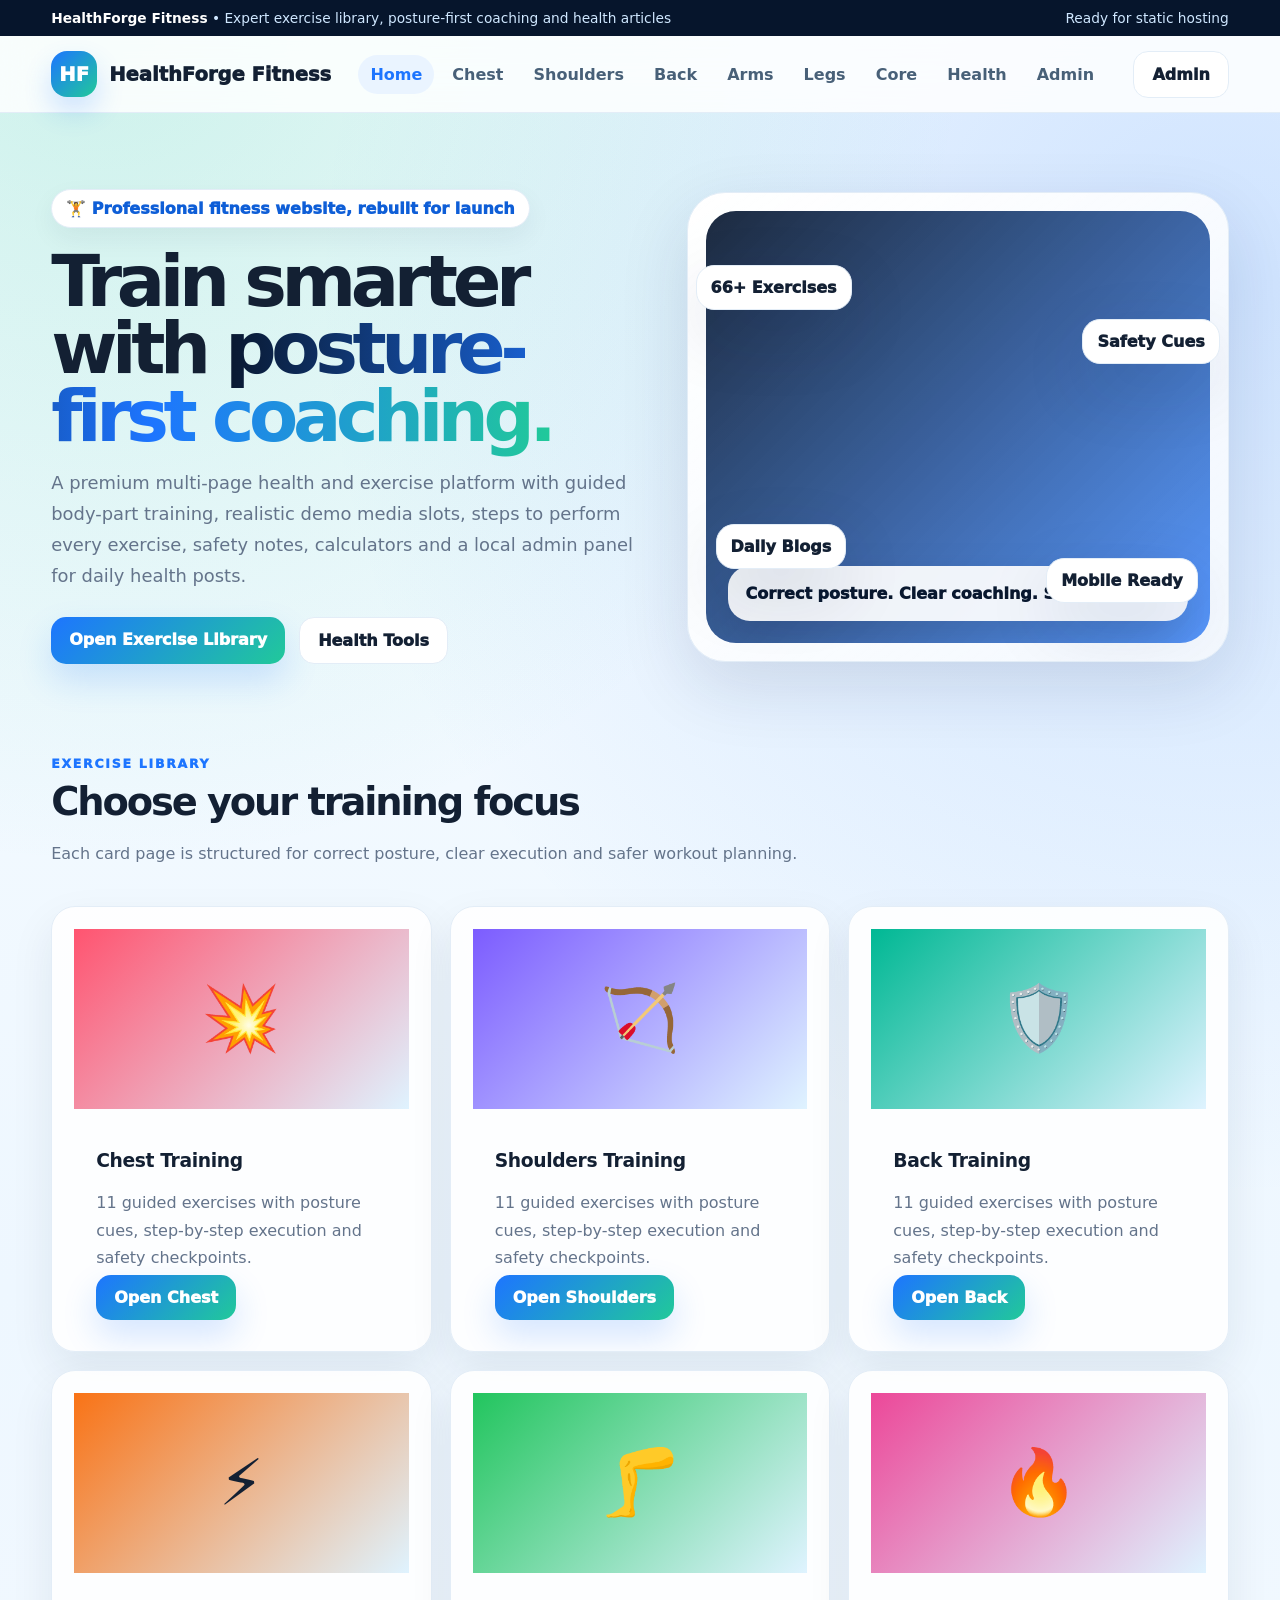
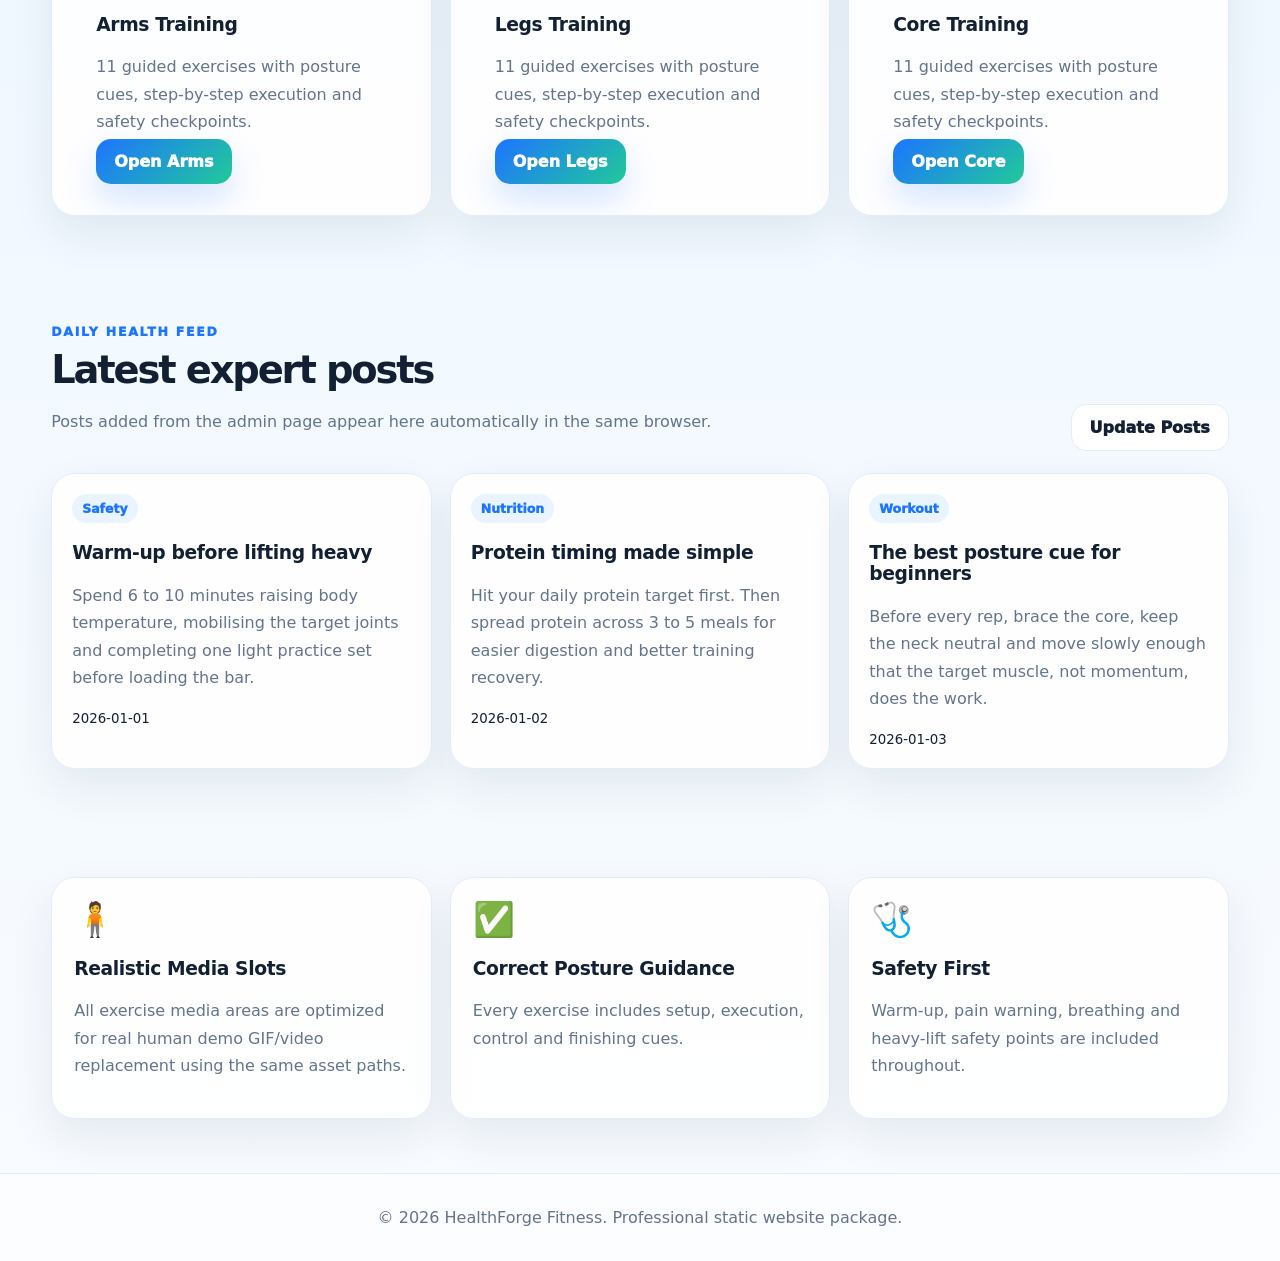
==== index.html @ 0d2e0c41 "Add files via upload" ====
<!DOCTYPE html><html lang="en"><head><meta charset="UTF-8"><meta name="viewport" content="width=device-width, initial-scale=1.0"><meta name="description" content="HealthForge Fitness is a professional exercise and health website with guided workouts, safety cues, calculators and admin-managed health blogs."><title>HealthForge Fitness | Expert Exercise & Health Platform</title><link rel="stylesheet" href="style.css"></head><body><div class="topbar"><div class="container"><span><b>HealthForge Fitness</b> • Expert exercise library, posture-first coaching and health articles</span><span>Ready for static hosting</span></div></div><header><div class="container"><nav><a class="logo" href="index.html"><span class="mark">HF</span><span>HealthForge Fitness</span></a><div class="navlinks"><a class="active" href="index.html">Home</a><a class="" href="chest.html">Chest</a><a class="" href="shoulders.html">Shoulders</a><a class="" href="back.html">Back</a><a class="" href="arms.html">Arms</a><a class="" href="legs.html">Legs</a><a class="" href="core.html">Core</a><a class="" href="health.html">Health</a><a class="" href="admin.html">Admin</a></div><a class="btn secondary" href="admin.html">Admin</a></nav></div></header><main><div class="container hero"><div><span class="pill">🏋️ Professional fitness website, rebuilt for launch</span><h1>Train smarter with <span class="grad">posture-first coaching.</span></h1><p class="lead">A premium multi-page health and exercise platform with guided body-part training, realistic demo media slots, steps to perform every exercise, safety notes, calculators and a local admin panel for daily health posts.</p><div class="cta"><a class="btn" href="#library">Open Exercise Library</a><a class="btn secondary" href="health.html">Health Tools</a></div></div><div class="hero-panel"><div class="hero-photo"></div><div class="float f1">66+ Exercises</div><div class="float f2">Safety Cues</div><div class="float f3">Daily Blogs</div><div class="float f4">Mobile Ready</div></div></div><section id="library"><div class="container"><div class="section-head"><div><p class="eyebrow">Exercise Library</p><h2>Choose your training focus</h2><p class="muted">Each card page is structured for correct posture, clear execution and safer workout planning.</p></div></div><div class="page-grid"><article class="feature page-card"><div class="page-art" style="--accent:#ff5470">💥</div><div class="body"><h3>Chest Training</h3><p class="muted">11 guided exercises with posture cues, step-by-step execution and safety checkpoints.</p><a class="btn" href="chest.html">Open Chest</a></div></article><article class="feature page-card"><div class="page-art" style="--accent:#7c5cff">🏹</div><div class="body"><h3>Shoulders Training</h3><p class="muted">11 guided exercises with posture cues, step-by-step execution and safety checkpoints.</p><a class="btn" href="shoulders.html">Open Shoulders</a></div></article><article class="feature page-card"><div class="page-art" style="--accent:#00b894">🛡️</div><div class="body"><h3>Back Training</h3><p class="muted">11 guided exercises with posture cues, step-by-step execution and safety checkpoints.</p><a class="btn" href="back.html">Open Back</a></div></article><article class="feature page-card"><div class="page-art" style="--accent:#f97316">⚡</div><div class="body"><h3>Arms Training</h3><p class="muted">11 guided exercises with posture cues, step-by-step execution and safety checkpoints.</p><a class="btn" href="arms.html">Open Arms</a></div></article><article class="feature page-card"><div class="page-art" style="--accent:#22c55e">🦵</div><div class="body"><h3>Legs Training</h3><p class="muted">11 guided exercises with posture cues, step-by-step execution and safety checkpoints.</p><a class="btn" href="legs.html">Open Legs</a></div></article><article class="feature page-card"><div class="page-art" style="--accent:#ec4899">🔥</div><div class="body"><h3>Core Training</h3><p class="muted">11 guided exercises with posture cues, step-by-step execution and safety checkpoints.</p><a class="btn" href="core.html">Open Core</a></div></article></div></div></section><section><div class="container"><div class="section-head"><div><p class="eyebrow">Daily Health Feed</p><h2>Latest expert posts</h2><p class="muted">Posts added from the admin page appear here automatically in the same browser.</p></div><a class="btn secondary" href="admin.html">Update Posts</a></div><div id="blogGrid" class="blog-grid"></div></div></section><section><div class="container"><div class="feature-grid"><div class="feature"><div class="feature-icon">🧍</div><h3>Realistic Media Slots</h3><p class="muted">All exercise media areas are optimized for real human demo GIF/video replacement using the same asset paths.</p></div><div class="feature"><div class="feature-icon">✅</div><h3>Correct Posture Guidance</h3><p class="muted">Every exercise includes setup, execution, control and finishing cues.</p></div><div class="feature"><div class="feature-icon">🩺</div><h3>Safety First</h3><p class="muted">Warm-up, pain warning, breathing and heavy-lift safety points are included throughout.</p></div></div></div></section></main><footer><div class="container">© 2026 HealthForge Fitness. Professional static website package.</div></footer><script src="site.js"></script></body></html>
---- style.css ----
:root{--bg:#f6fbff;--panel:#ffffff;--ink:#132033;--muted:#64748b;--line:#e3edf7;--blue:#1d75ff;--mint:#21c99a;--navy:#09182f;--amber:#ffb020;--danger:#ef4444;--shadow:0 24px 70px rgba(15,35,70,.12);--radius:24px}*{box-sizing:border-box}html{scroll-behavior:smooth}body{margin:0;font-family:Inter,ui-sans-serif,system-ui,-apple-system,Segoe UI,Roboto,Arial,sans-serif;color:var(--ink);background:radial-gradient(circle at 8% 0%,rgba(33,201,154,.20),transparent 28%),radial-gradient(circle at 96% 10%,rgba(29,117,255,.18),transparent 32%),linear-gradient(180deg,#f7fcff 0%,#eef7ff 45%,#f8fbff 100%)}a{text-decoration:none;color:inherit}.container{width:min(1240px,92%);margin:auto}.topbar{background:#06152c;color:#cfe7ff;font-size:.86rem}.topbar .container{height:36px;display:flex;justify-content:space-between;align-items:center;gap:14px}.topbar b{color:#fff}header{position:sticky;top:0;z-index:50;background:rgba(255,255,255,.84);backdrop-filter:blur(18px);border-bottom:1px solid var(--line)}nav{height:76px;display:flex;align-items:center;justify-content:space-between;gap:18px}.logo{display:flex;align-items:center;gap:12px;font-weight:950;font-size:1.22rem}.mark{width:46px;height:46px;border-radius:16px;display:grid;place-items:center;background:linear-gradient(135deg,var(--blue),var(--mint));color:#fff;box-shadow:0 14px 28px rgba(29,117,255,.20)}.navlinks{display:flex;gap:6px;align-items:center;flex-wrap:wrap}.navlinks a{padding:10px 12px;border-radius:999px;color:#486078;font-weight:850}.navlinks a:hover,.navlinks a.active{background:#eaf4ff;color:var(--blue)}.btn,button{border:0;cursor:pointer;border-radius:15px;padding:13px 18px;color:white;font-weight:950;background:linear-gradient(135deg,var(--blue),var(--mint));box-shadow:0 16px 34px rgba(29,117,255,.18)}.btn.secondary,.secondary{background:#fff!important;color:var(--ink)!important;border:1px solid var(--line)!important;box-shadow:none!important}.hero{padding:76px 0 38px;display:grid;grid-template-columns:1.05fr .95fr;gap:36px;align-items:center}.pill{display:inline-flex;gap:8px;align-items:center;padding:9px 14px;border-radius:999px;background:#fff;border:1px solid var(--line);box-shadow:0 10px 26px rgba(15,35,70,.06);color:#0e5ed7;font-weight:950}.eyebrow{color:var(--blue);font-weight:950;text-transform:uppercase;letter-spacing:.14em;font-size:.78rem;margin:0 0 8px}h1{font-size:clamp(2.6rem,5.6vw,5.4rem);line-height:.94;letter-spacing:-.075em;margin:20px 0 18px}h2{font-size:clamp(1.85rem,3vw,3.05rem);letter-spacing:-.055em;margin:0}h3{letter-spacing:-.02em}.grad{background:linear-gradient(90deg,var(--navy),var(--blue),var(--mint));-webkit-background-clip:text;color:transparent}.lead,.muted{color:var(--muted);line-height:1.72}.lead{font-size:1.12rem;max-width:720px}.cta{display:flex;gap:14px;flex-wrap:wrap;margin-top:26px}.hero-panel{min-height:470px;border-radius:38px;position:relative;overflow:hidden;padding:24px;background:linear-gradient(145deg,#fff,rgba(255,255,255,.68));border:1px solid var(--line);box-shadow:var(--shadow)}.hero-photo{position:absolute;inset:18px;border-radius:30px;background:linear-gradient(135deg,rgba(9,24,47,.92),rgba(29,117,255,.72)),url('assets/gifs/chest-01-barbell-bench-press.gif') center/cover no-repeat;overflow:hidden}.hero-photo:after{content:'Correct posture. Clear coaching. Safer reps.';position:absolute;left:22px;right:22px;bottom:22px;padding:18px;border-radius:22px;background:rgba(255,255,255,.92);font-weight:950;color:var(--navy);box-shadow:0 20px 46px rgba(0,0,0,.15)}.float{position:absolute;padding:12px 14px;border-radius:18px;background:#fff;border:1px solid var(--line);font-weight:950;box-shadow:var(--shadow)}.f1{left:8px;top:72px}.f2{right:8px;top:126px}.f3{left:28px;bottom:92px}.f4{right:30px;bottom:58px}section{padding:54px 0}.section-head{display:flex;justify-content:space-between;align-items:end;gap:22px;margin-bottom:22px}.feature-grid,.page-grid{display:grid;grid-template-columns:repeat(3,1fr);gap:18px}.feature,.exercise-card,.health-card,.admin-card,.blog-card{background:rgba(255,255,255,.9);border:1px solid var(--line);border-radius:var(--radius);box-shadow:0 18px 44px rgba(15,35,70,.08)}.feature{padding:22px}.feature-icon{font-size:2.1rem}.page-card{overflow:hidden}.page-art{height:180px;display:grid;place-items:center;font-size:4rem;background:linear-gradient(135deg,var(--accent),#dff3ff)}.page-card .body{padding:22px}.exercise-grid{display:grid;grid-template-columns:repeat(3,1fr);gap:20px}.exercise-card{overflow:hidden;display:flex;flex-direction:column}.media-wrap{position:relative;background:#071528}.exercise-card img{width:100%;height:230px;object-fit:cover;display:block;filter:saturate(.98) contrast(1.05)}.media-badge{position:absolute;left:14px;top:14px;padding:8px 11px;border-radius:999px;background:rgba(255,255,255,.92);font-size:.78rem;font-weight:950;color:var(--blue)}.exercise-info{padding:18px;display:flex;flex-direction:column;gap:10px;flex:1}.chips{display:flex;gap:8px;flex-wrap:wrap}.chip{font-size:.78rem;font-weight:900;background:#eef7ff;color:#0e5ed7;border:1px solid #d8ecff;padding:7px 10px;border-radius:999px}.guide{display:grid;gap:12px;margin-top:6px}.guide-box{padding:14px;border-radius:18px;background:#f6fbff;border:1px solid var(--line)}.guide-box b{display:block;margin-bottom:8px}.guide-box ol,.guide-box ul{margin:0;padding-left:18px;color:var(--muted);line-height:1.6}.exercise-actions{margin-top:auto;display:flex;gap:10px;flex-wrap:wrap}.saved{background:#ecfdf5!important;color:#047857!important;border:1px solid #bbf7d0!important;box-shadow:none!important}input,select,textarea{width:100%;padding:14px 15px;border-radius:15px;background:#fff;border:1px solid var(--line);color:var(--ink);outline:none;margin:8px 0 12px;font:inherit}textarea{min-height:130px;resize:vertical}label{font-weight:900;color:#213246}.result{margin-top:12px;white-space:pre-wrap;line-height:1.65;padding:15px;border-radius:17px;background:#f2fbf8;border:1px solid #cff4e8}.health-card,.admin-card{padding:22px}.blog-grid{display:grid;grid-template-columns:repeat(3,1fr);gap:18px}.blog-card{padding:20px}.blog-card .tag{display:inline-flex;padding:7px 10px;border-radius:999px;background:#eaf4ff;color:var(--blue);font-weight:950;font-size:.78rem}.admin-layout{display:grid;grid-template-columns:.95fr 1.05fr;gap:20px}.notice{padding:15px 17px;border-radius:18px;background:#fff7ed;border:1px solid #fed7aa;color:#9a3412;line-height:1.55}.table-list{display:grid;gap:12px}.post-row{padding:14px;border:1px solid var(--line);border-radius:16px;background:#fff;display:flex;justify-content:space-between;gap:12px}.danger{background:#fff!important;color:var(--danger)!important;border:1px solid #fecaca!important;box-shadow:none!important}footer{border-top:1px solid var(--line);padding:34px 0;text-align:center;color:var(--muted);background:rgba(255,255,255,.6)}@media(max-width:1050px){.hero,.admin-layout{grid-template-columns:1fr}.exercise-grid,.feature-grid,.page-grid,.blog-grid{grid-template-columns:repeat(2,1fr)}.navlinks{display:none}}@media(max-width:680px){.exercise-grid,.feature-grid,.page-grid,.blog-grid{grid-template-columns:1fr}.topbar .container{height:auto;padding:9px 0;display:block}nav{height:68px}.hero-panel{min-height:420px}.exercise-card img{height:210px}}
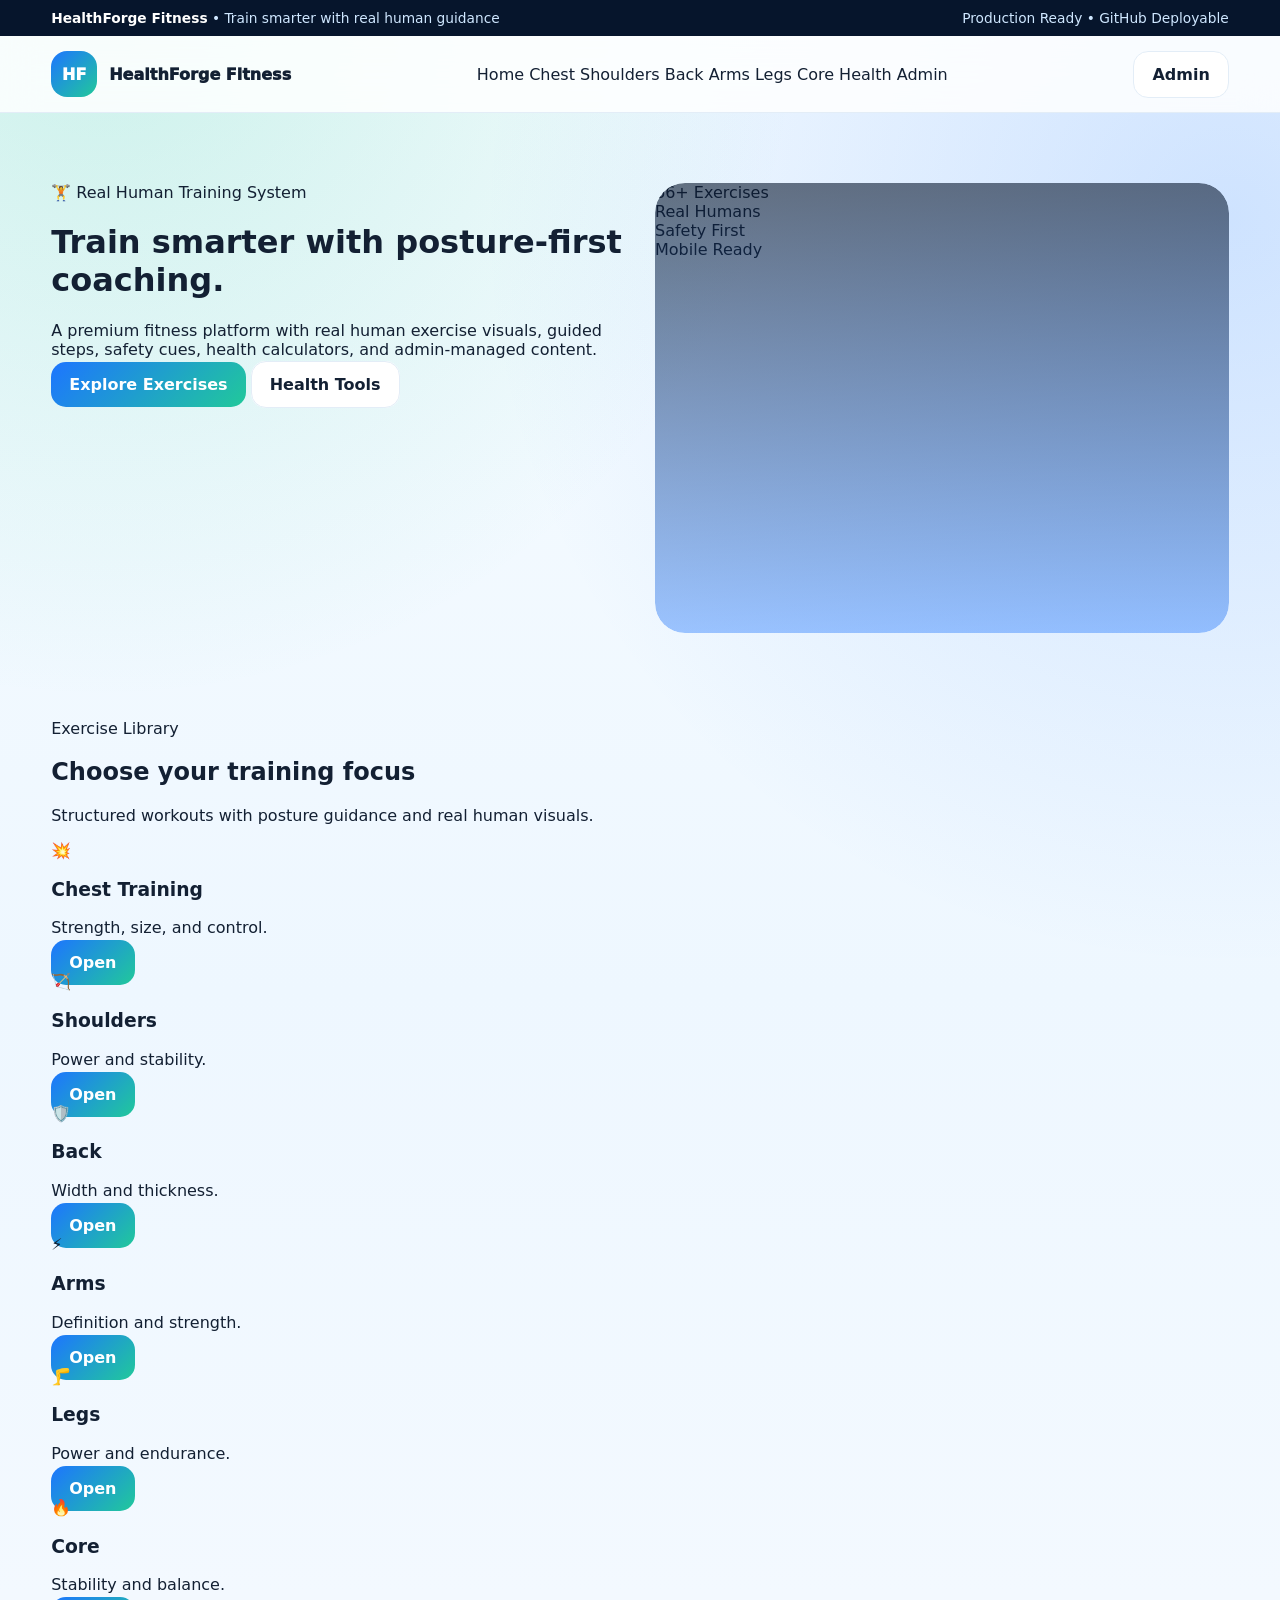
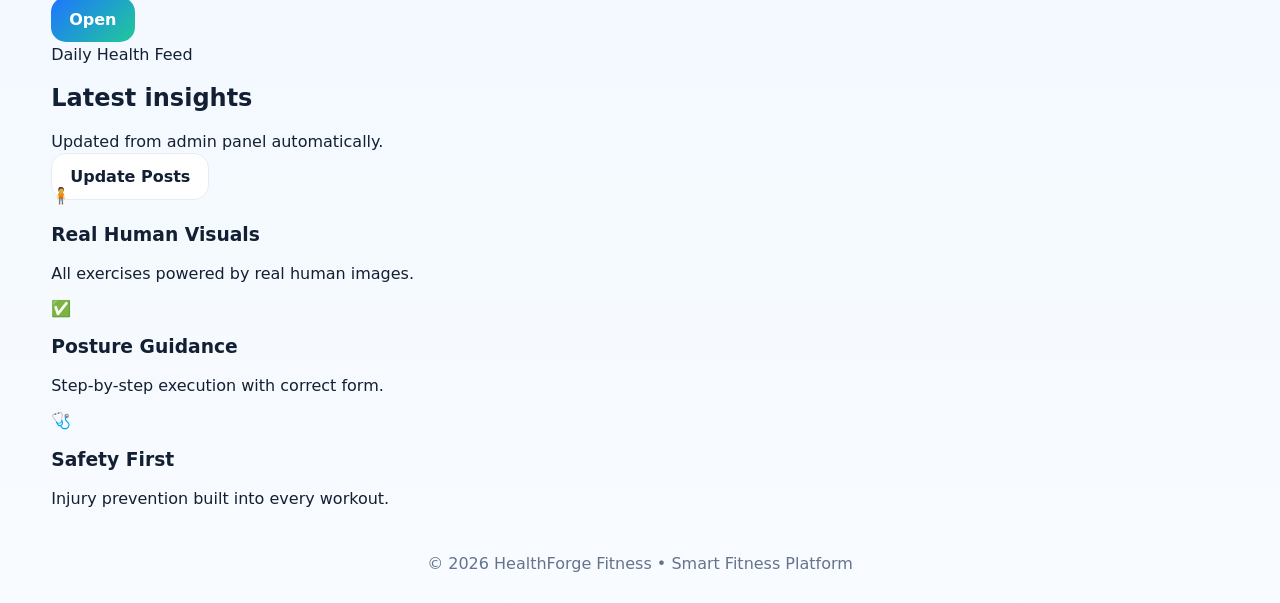
==== commit 853a1486: "Revise index.html for clarity and engagement Updated the description and title for clarity. Enhanced" ====
--- a/index.html
+++ b/index.html
@@ -1 +1,232 @@
-<!DOCTYPE html><html lang="en"><head><meta charset="UTF-8"><meta name="viewport" content="width=device-width, initial-scale=1.0"><meta name="description" content="HealthForge Fitness is a professional exercise and health website with guided workouts, safety cues, calculators and admin-managed health blogs."><title>HealthForge Fitness | Expert Exercise & Health Platform</title><link rel="stylesheet" href="style.css"></head><body><div class="topbar"><div class="container"><span><b>HealthForge Fitness</b> • Expert exercise library, posture-first coaching and health articles</span><span>Ready for static hosting</span></div></div><header><div class="container"><nav><a class="logo" href="index.html"><span class="mark">HF</span><span>HealthForge Fitness</span></a><div class="navlinks"><a class="active" href="index.html">Home</a><a class="" href="chest.html">Chest</a><a class="" href="shoulders.html">Shoulders</a><a class="" href="back.html">Back</a><a class="" href="arms.html">Arms</a><a class="" href="legs.html">Legs</a><a class="" href="core.html">Core</a><a class="" href="health.html">Health</a><a class="" href="admin.html">Admin</a></div><a class="btn secondary" href="admin.html">Admin</a></nav></div></header><main><div class="container hero"><div><span class="pill">🏋️ Professional fitness website, rebuilt for launch</span><h1>Train smarter with <span class="grad">posture-first coaching.</span></h1><p class="lead">A premium multi-page health and exercise platform with guided body-part training, realistic demo media slots, steps to perform every exercise, safety notes, calculators and a local admin panel for daily health posts.</p><div class="cta"><a class="btn" href="#library">Open Exercise Library</a><a class="btn secondary" href="health.html">Health Tools</a></div></div><div class="hero-panel"><div class="hero-photo"></div><div class="float f1">66+ Exercises</div><div class="float f2">Safety Cues</div><div class="float f3">Daily Blogs</div><div class="float f4">Mobile Ready</div></div></div><section id="library"><div class="container"><div class="section-head"><div><p class="eyebrow">Exercise Library</p><h2>Choose your training focus</h2><p class="muted">Each card page is structured for correct posture, clear execution and safer workout planning.</p></div></div><div class="page-grid"><article class="feature page-card"><div class="page-art" style="--accent:#ff5470">💥</div><div class="body"><h3>Chest Training</h3><p class="muted">11 guided exercises with posture cues, step-by-step execution and safety checkpoints.</p><a class="btn" href="chest.html">Open Chest</a></div></article><article class="feature page-card"><div class="page-art" style="--accent:#7c5cff">🏹</div><div class="body"><h3>Shoulders Training</h3><p class="muted">11 guided exercises with posture cues, step-by-step execution and safety checkpoints.</p><a class="btn" href="shoulders.html">Open Shoulders</a></div></article><article class="feature page-card"><div class="page-art" style="--accent:#00b894">🛡️</div><div class="body"><h3>Back Training</h3><p class="muted">11 guided exercises with posture cues, step-by-step execution and safety checkpoints.</p><a class="btn" href="back.html">Open Back</a></div></article><article class="feature page-card"><div class="page-art" style="--accent:#f97316">⚡</div><div class="body"><h3>Arms Training</h3><p class="muted">11 guided exercises with posture cues, step-by-step execution and safety checkpoints.</p><a class="btn" href="arms.html">Open Arms</a></div></article><article class="feature page-card"><div class="page-art" style="--accent:#22c55e">🦵</div><div class="body"><h3>Legs Training</h3><p class="muted">11 guided exercises with posture cues, step-by-step execution and safety checkpoints.</p><a class="btn" href="legs.html">Open Legs</a></div></article><article class="feature page-card"><div class="page-art" style="--accent:#ec4899">🔥</div><div class="body"><h3>Core Training</h3><p class="muted">11 guided exercises with posture cues, step-by-step execution and safety checkpoints.</p><a class="btn" href="core.html">Open Core</a></div></article></div></div></section><section><div class="container"><div class="section-head"><div><p class="eyebrow">Daily Health Feed</p><h2>Latest expert posts</h2><p class="muted">Posts added from the admin page appear here automatically in the same browser.</p></div><a class="btn secondary" href="admin.html">Update Posts</a></div><div id="blogGrid" class="blog-grid"></div></div></section><section><div class="container"><div class="feature-grid"><div class="feature"><div class="feature-icon">🧍</div><h3>Realistic Media Slots</h3><p class="muted">All exercise media areas are optimized for real human demo GIF/video replacement using the same asset paths.</p></div><div class="feature"><div class="feature-icon">✅</div><h3>Correct Posture Guidance</h3><p class="muted">Every exercise includes setup, execution, control and finishing cues.</p></div><div class="feature"><div class="feature-icon">🩺</div><h3>Safety First</h3><p class="muted">Warm-up, pain warning, breathing and heavy-lift safety points are included throughout.</p></div></div></div></section></main><footer><div class="container">© 2026 HealthForge Fitness. Professional static website package.</div></footer><script src="site.js"></script></body></html>+<!DOCTYPE html>
+<html lang="en">
+<head>
+<meta charset="UTF-8">
+<meta name="viewport" content="width=device-width, initial-scale=1.0">
+<meta name="description" content="HealthForge Fitness is a professional exercise and health platform with real human workout guidance, safety cues, calculators and admin-driven content.">
+<title>HealthForge Fitness | Smart Fitness Platform</title>
+<link rel="stylesheet" href="style.css">
+</head>
+
+<body>
+
+<!-- TOPBAR -->
+<div class="topbar">
+<div class="container">
+<span><b>HealthForge Fitness</b> • Train smarter with real human guidance</span>
+<span>Production Ready • GitHub Deployable</span>
+</div>
+</div>
+
+<!-- HEADER -->
+<header>
+<div class="container">
+<nav>
+<a class="logo" href="index.html">
+<span class="mark">HF</span>
+<span>HealthForge Fitness</span>
+</a>
+
+<div class="navlinks">
+<a class="active" href="index.html">Home</a>
+<a href="chest.html">Chest</a>
+<a href="shoulders.html">Shoulders</a>
+<a href="back.html">Back</a>
+<a href="arms.html">Arms</a>
+<a href="legs.html">Legs</a>
+<a href="core.html">Core</a>
+<a href="health.html">Health</a>
+<a href="admin.html">Admin</a>
+</div>
+
+<a class="btn secondary" href="admin.html">Admin</a>
+</nav>
+</div>
+</header>
+
+<!-- HERO -->
+<main>
+
+<div class="container hero">
+
+<div>
+<span class="pill">🏋️ Real Human Training System</span>
+
+<h1>
+Train smarter with <span class="grad">posture-first coaching.</span>
+</h1>
+
+<p class="lead">
+A premium fitness platform with real human exercise visuals, guided steps, safety cues,
+health calculators, and admin-managed content.
+</p>
+
+<div class="cta">
+<a class="btn" href="#library">Explore Exercises</a>
+<a class="btn secondary" href="health.html">Health Tools</a>
+</div>
+
+</div>
+
+<!-- HERO IMAGE -->
+<div class="hero-panel">
+
+<!-- ✅ NOW CONTROLLED BY JS -->
+<div class="hero-photo" id="heroImage"></div>
+
+<div class="float f1">66+ Exercises</div>
+<div class="float f2">Real Humans</div>
+<div class="float f3">Safety First</div>
+<div class="float f4">Mobile Ready</div>
+
+</div>
+
+</div>
+
+<!-- LIBRARY -->
+<section id="library">
+<div class="container">
+
+<div class="section-head">
+<div>
+<p class="eyebrow">Exercise Library</p>
+<h2>Choose your training focus</h2>
+<p class="muted">Structured workouts with posture guidance and real human visuals.</p>
+</div>
+</div>
+
+<div class="page-grid">
+
+<!-- CARD -->
+<article class="feature page-card">
+<div class="page-art" style="--accent:#ff5470">💥</div>
+<div class="body">
+<h3>Chest Training</h3>
+<p class="muted">Strength, size, and control.</p>
+<a class="btn" href="chest.html">Open</a>
+</div>
+</article>
+
+<article class="feature page-card">
+<div class="page-art" style="--accent:#7c5cff">🏹</div>
+<div class="body">
+<h3>Shoulders</h3>
+<p class="muted">Power and stability.</p>
+<a class="btn" href="shoulders.html">Open</a>
+</div>
+</article>
+
+<article class="feature page-card">
+<div class="page-art" style="--accent:#00b894">🛡️</div>
+<div class="body">
+<h3>Back</h3>
+<p class="muted">Width and thickness.</p>
+<a class="btn" href="back.html">Open</a>
+</div>
+</article>
+
+<article class="feature page-card">
+<div class="page-art" style="--accent:#f97316">⚡</div>
+<div class="body">
+<h3>Arms</h3>
+<p class="muted">Definition and strength.</p>
+<a class="btn" href="arms.html">Open</a>
+</div>
+</article>
+
+<article class="feature page-card">
+<div class="page-art" style="--accent:#22c55e">🦵</div>
+<div class="body">
+<h3>Legs</h3>
+<p class="muted">Power and endurance.</p>
+<a class="btn" href="legs.html">Open</a>
+</div>
+</article>
+
+<article class="feature page-card">
+<div class="page-art" style="--accent:#ec4899">🔥</div>
+<div class="body">
+<h3>Core</h3>
+<p class="muted">Stability and balance.</p>
+<a class="btn" href="core.html">Open</a>
+</div>
+</article>
+
+</div>
+</div>
+</section>
+
+<!-- BLOG -->
+<section>
+<div class="container">
+
+<div class="section-head">
+<div>
+<p class="eyebrow">Daily Health Feed</p>
+<h2>Latest insights</h2>
+<p class="muted">Updated from admin panel automatically.</p>
+</div>
+
+<a class="btn secondary" href="admin.html">Update Posts</a>
+</div>
+
+<div id="blogGrid" class="blog-grid"></div>
+
+</div>
+</section>
+
+<!-- FEATURES -->
+<section>
+<div class="container">
+
+<div class="feature-grid">
+
+<div class="feature">
+<div class="feature-icon">🧍</div>
+<h3>Real Human Visuals</h3>
+<p class="muted">All exercises powered by real human images.</p>
+</div>
+
+<div class="feature">
+<div class="feature-icon">✅</div>
+<h3>Posture Guidance</h3>
+<p class="muted">Step-by-step execution with correct form.</p>
+</div>
+
+<div class="feature">
+<div class="feature-icon">🩺</div>
+<h3>Safety First</h3>
+<p class="muted">Injury prevention built into every workout.</p>
+</div>
+
+</div>
+
+</div>
+</section>
+
+</main>
+
+<!-- FOOTER -->
+<footer>
+<div class="container">
+© 2026 HealthForge Fitness • Smart Fitness Platform
+</div>
+</footer>
+
+<script src="site.js"></script>
+
+<!-- HERO IMAGE SCRIPT -->
+<script>
+document.addEventListener("DOMContentLoaded", () => {
+    const hero = document.getElementById("heroImage");
+
+    hero.style.background = `
+        linear-gradient(rgba(9,24,47,.6), rgba(29,117,255,.4)),
+        url('https://images.unsplash.com/photo-1599058917765-a780eda07a3e?auto=format&fit=crop&w=1200&q=80')
+        center/cover no-repeat
+    `;
+});
+</script>
+
+</body>
+</html>
--- a/style.css
+++ b/style.css
@@ -1,2 +1,229 @@
-
-:root{--bg:#f6fbff;--panel:#ffffff;--ink:#132033;--muted:#64748b;--line:#e3edf7;--blue:#1d75ff;--mint:#21c99a;--navy:#09182f;--amber:#ffb020;--danger:#ef4444;--shadow:0 24px 70px rgba(15,35,70,.12);--radius:24px}*{box-sizing:border-box}html{scroll-behavior:smooth}body{margin:0;font-family:Inter,ui-sans-serif,system-ui,-apple-system,Segoe UI,Roboto,Arial,sans-serif;color:var(--ink);background:radial-gradient(circle at 8% 0%,rgba(33,201,154,.20),transparent 28%),radial-gradient(circle at 96% 10%,rgba(29,117,255,.18),transparent 32%),linear-gradient(180deg,#f7fcff 0%,#eef7ff 45%,#f8fbff 100%)}a{text-decoration:none;color:inherit}.container{width:min(1240px,92%);margin:auto}.topbar{background:#06152c;color:#cfe7ff;font-size:.86rem}.topbar .container{height:36px;display:flex;justify-content:space-between;align-items:center;gap:14px}.topbar b{color:#fff}header{position:sticky;top:0;z-index:50;background:rgba(255,255,255,.84);backdrop-filter:blur(18px);border-bottom:1px solid var(--line)}nav{height:76px;display:flex;align-items:center;justify-content:space-between;gap:18px}.logo{display:flex;align-items:center;gap:12px;font-weight:950;font-size:1.22rem}.mark{width:46px;height:46px;border-radius:16px;display:grid;place-items:center;background:linear-gradient(135deg,var(--blue),var(--mint));color:#fff;box-shadow:0 14px 28px rgba(29,117,255,.20)}.navlinks{display:flex;gap:6px;align-items:center;flex-wrap:wrap}.navlinks a{padding:10px 12px;border-radius:999px;color:#486078;font-weight:850}.navlinks a:hover,.navlinks a.active{background:#eaf4ff;color:var(--blue)}.btn,button{border:0;cursor:pointer;border-radius:15px;padding:13px 18px;color:white;font-weight:950;background:linear-gradient(135deg,var(--blue),var(--mint));box-shadow:0 16px 34px rgba(29,117,255,.18)}.btn.secondary,.secondary{background:#fff!important;color:var(--ink)!important;border:1px solid var(--line)!important;box-shadow:none!important}.hero{padding:76px 0 38px;display:grid;grid-template-columns:1.05fr .95fr;gap:36px;align-items:center}.pill{display:inline-flex;gap:8px;align-items:center;padding:9px 14px;border-radius:999px;background:#fff;border:1px solid var(--line);box-shadow:0 10px 26px rgba(15,35,70,.06);color:#0e5ed7;font-weight:950}.eyebrow{color:var(--blue);font-weight:950;text-transform:uppercase;letter-spacing:.14em;font-size:.78rem;margin:0 0 8px}h1{font-size:clamp(2.6rem,5.6vw,5.4rem);line-height:.94;letter-spacing:-.075em;margin:20px 0 18px}h2{font-size:clamp(1.85rem,3vw,3.05rem);letter-spacing:-.055em;margin:0}h3{letter-spacing:-.02em}.grad{background:linear-gradient(90deg,var(--navy),var(--blue),var(--mint));-webkit-background-clip:text;color:transparent}.lead,.muted{color:var(--muted);line-height:1.72}.lead{font-size:1.12rem;max-width:720px}.cta{display:flex;gap:14px;flex-wrap:wrap;margin-top:26px}.hero-panel{min-height:470px;border-radius:38px;position:relative;overflow:hidden;padding:24px;background:linear-gradient(145deg,#fff,rgba(255,255,255,.68));border:1px solid var(--line);box-shadow:var(--shadow)}.hero-photo{position:absolute;inset:18px;border-radius:30px;background:linear-gradient(135deg,rgba(9,24,47,.92),rgba(29,117,255,.72)),url('assets/gifs/chest-01-barbell-bench-press.gif') center/cover no-repeat;overflow:hidden}.hero-photo:after{content:'Correct posture. Clear coaching. Safer reps.';position:absolute;left:22px;right:22px;bottom:22px;padding:18px;border-radius:22px;background:rgba(255,255,255,.92);font-weight:950;color:var(--navy);box-shadow:0 20px 46px rgba(0,0,0,.15)}.float{position:absolute;padding:12px 14px;border-radius:18px;background:#fff;border:1px solid var(--line);font-weight:950;box-shadow:var(--shadow)}.f1{left:8px;top:72px}.f2{right:8px;top:126px}.f3{left:28px;bottom:92px}.f4{right:30px;bottom:58px}section{padding:54px 0}.section-head{display:flex;justify-content:space-between;align-items:end;gap:22px;margin-bottom:22px}.feature-grid,.page-grid{display:grid;grid-template-columns:repeat(3,1fr);gap:18px}.feature,.exercise-card,.health-card,.admin-card,.blog-card{background:rgba(255,255,255,.9);border:1px solid var(--line);border-radius:var(--radius);box-shadow:0 18px 44px rgba(15,35,70,.08)}.feature{padding:22px}.feature-icon{font-size:2.1rem}.page-card{overflow:hidden}.page-art{height:180px;display:grid;place-items:center;font-size:4rem;background:linear-gradient(135deg,var(--accent),#dff3ff)}.page-card .body{padding:22px}.exercise-grid{display:grid;grid-template-columns:repeat(3,1fr);gap:20px}.exercise-card{overflow:hidden;display:flex;flex-direction:column}.media-wrap{position:relative;background:#071528}.exercise-card img{width:100%;height:230px;object-fit:cover;display:block;filter:saturate(.98) contrast(1.05)}.media-badge{position:absolute;left:14px;top:14px;padding:8px 11px;border-radius:999px;background:rgba(255,255,255,.92);font-size:.78rem;font-weight:950;color:var(--blue)}.exercise-info{padding:18px;display:flex;flex-direction:column;gap:10px;flex:1}.chips{display:flex;gap:8px;flex-wrap:wrap}.chip{font-size:.78rem;font-weight:900;background:#eef7ff;color:#0e5ed7;border:1px solid #d8ecff;padding:7px 10px;border-radius:999px}.guide{display:grid;gap:12px;margin-top:6px}.guide-box{padding:14px;border-radius:18px;background:#f6fbff;border:1px solid var(--line)}.guide-box b{display:block;margin-bottom:8px}.guide-box ol,.guide-box ul{margin:0;padding-left:18px;color:var(--muted);line-height:1.6}.exercise-actions{margin-top:auto;display:flex;gap:10px;flex-wrap:wrap}.saved{background:#ecfdf5!important;color:#047857!important;border:1px solid #bbf7d0!important;box-shadow:none!important}input,select,textarea{width:100%;padding:14px 15px;border-radius:15px;background:#fff;border:1px solid var(--line);color:var(--ink);outline:none;margin:8px 0 12px;font:inherit}textarea{min-height:130px;resize:vertical}label{font-weight:900;color:#213246}.result{margin-top:12px;white-space:pre-wrap;line-height:1.65;padding:15px;border-radius:17px;background:#f2fbf8;border:1px solid #cff4e8}.health-card,.admin-card{padding:22px}.blog-grid{display:grid;grid-template-columns:repeat(3,1fr);gap:18px}.blog-card{padding:20px}.blog-card .tag{display:inline-flex;padding:7px 10px;border-radius:999px;background:#eaf4ff;color:var(--blue);font-weight:950;font-size:.78rem}.admin-layout{display:grid;grid-template-columns:.95fr 1.05fr;gap:20px}.notice{padding:15px 17px;border-radius:18px;background:#fff7ed;border:1px solid #fed7aa;color:#9a3412;line-height:1.55}.table-list{display:grid;gap:12px}.post-row{padding:14px;border:1px solid var(--line);border-radius:16px;background:#fff;display:flex;justify-content:space-between;gap:12px}.danger{background:#fff!important;color:var(--danger)!important;border:1px solid #fecaca!important;box-shadow:none!important}footer{border-top:1px solid var(--line);padding:34px 0;text-align:center;color:var(--muted);background:rgba(255,255,255,.6)}@media(max-width:1050px){.hero,.admin-layout{grid-template-columns:1fr}.exercise-grid,.feature-grid,.page-grid,.blog-grid{grid-template-columns:repeat(2,1fr)}.navlinks{display:none}}@media(max-width:680px){.exercise-grid,.feature-grid,.page-grid,.blog-grid{grid-template-columns:1fr}.topbar .container{height:auto;padding:9px 0;display:block}nav{height:68px}.hero-panel{min-height:420px}.exercise-card img{height:210px}}
+:root {
+    --bg:#f6fbff;
+    --panel:#ffffff;
+    --ink:#132033;
+    --muted:#64748b;
+    --line:#e3edf7;
+    --blue:#1d75ff;
+    --mint:#21c99a;
+    --navy:#09182f;
+    --amber:#ffb020;
+    --danger:#ef4444;
+    --shadow:0 24px 70px rgba(15,35,70,.12);
+    --radius:24px;
+}
+
+*{box-sizing:border-box}
+html{scroll-behavior:smooth}
+
+body{
+    margin:0;
+    font-family:Inter,ui-sans-serif,system-ui,-apple-system,Segoe UI,Roboto,Arial,sans-serif;
+    color:var(--ink);
+    background:
+        radial-gradient(circle at 8% 0%,rgba(33,201,154,.20),transparent 28%),
+        radial-gradient(circle at 96% 10%,rgba(29,117,255,.18),transparent 32%),
+        linear-gradient(180deg,#f7fcff 0%,#eef7ff 45%,#f8fbff 100%);
+}
+
+/* ================= NAV ================= */
+a{text-decoration:none;color:inherit}
+.container{width:min(1240px,92%);margin:auto}
+
+.topbar{
+    background:#06152c;
+    color:#cfe7ff;
+    font-size:.86rem;
+}
+.topbar .container{
+    height:36px;
+    display:flex;
+    justify-content:space-between;
+    align-items:center;
+}
+.topbar b{color:#fff}
+
+header{
+    position:sticky;
+    top:0;
+    z-index:50;
+    background:rgba(255,255,255,.84);
+    backdrop-filter:blur(18px);
+    border-bottom:1px solid var(--line);
+}
+
+nav{
+    height:76px;
+    display:flex;
+    align-items:center;
+    justify-content:space-between;
+}
+
+.logo{
+    display:flex;
+    align-items:center;
+    gap:12px;
+    font-weight:950;
+}
+
+.mark{
+    width:46px;
+    height:46px;
+    border-radius:16px;
+    display:grid;
+    place-items:center;
+    background:linear-gradient(135deg,var(--blue),var(--mint));
+    color:#fff;
+}
+
+/* ================= BUTTON ================= */
+.btn,button{
+    border:0;
+    cursor:pointer;
+    border-radius:15px;
+    padding:13px 18px;
+    color:white;
+    font-weight:900;
+    background:linear-gradient(135deg,var(--blue),var(--mint));
+}
+
+.btn.secondary,.secondary{
+    background:#fff!important;
+    color:var(--ink)!important;
+    border:1px solid var(--line)!important;
+}
+
+/* ================= HERO ================= */
+.hero{
+    padding:70px 0;
+    display:grid;
+    grid-template-columns:1fr 1fr;
+    gap:30px;
+}
+
+.hero-panel{
+    min-height:450px;
+    border-radius:30px;
+    position:relative;
+    overflow:hidden;
+}
+
+/* ✅ FIXED REAL IMAGE */
+.hero-photo{
+    position:absolute;
+    inset:0;
+    border-radius:30px;
+    background:
+        linear-gradient(rgba(9,24,47,.6),rgba(29,117,255,.4)),
+        url('https://images.unsplash.com/photo-1599058917765-a780eda07a3e')
+        center/cover no-repeat;
+}
+
+/* ================= EXERCISE ================= */
+
+.exercise-grid{
+    display:grid;
+    grid-template-columns:repeat(3,1fr);
+    gap:20px;
+}
+
+.exercise-card{
+    background:#fff;
+    border-radius:var(--radius);
+    overflow:hidden;
+    box-shadow:var(--shadow);
+    transition:0.3s;
+}
+
+.exercise-card:hover{
+    transform:translateY(-6px);
+}
+
+/* ✅ SINGLE SOURCE OF TRUTH */
+.exercise-img{
+    width:100%;
+    height:240px;
+    object-fit:cover;
+    display:block;
+    transition:0.3s;
+}
+
+.exercise-img:hover{
+    transform:scale(1.04);
+}
+
+.media-wrap{
+    position:relative;
+    overflow:hidden;
+}
+
+/* ✅ FIXED duplicate */
+.media-badge{
+    position:absolute;
+    top:12px;
+    left:12px;
+    background:var(--mint);
+    color:white;
+    padding:5px 10px;
+    border-radius:8px;
+    font-size:12px;
+    font-weight:700;
+}
+
+/* ================= CONTENT ================= */
+
+.exercise-info{
+    padding:16px;
+}
+
+.chip{
+    background:#eef7ff;
+    padding:6px 10px;
+    border-radius:999px;
+    font-size:12px;
+    font-weight:700;
+}
+
+.guide-box{
+    padding:12px;
+    border-radius:12px;
+    background:#f6fbff;
+    margin-top:10px;
+}
+
+.guide-box ul,
+.guide-box ol{
+    padding-left:18px;
+    color:var(--muted);
+}
+
+/* ================= FORMS ================= */
+
+input,textarea{
+    width:100%;
+    padding:12px;
+    border-radius:12px;
+    border:1px solid var(--line);
+}
+
+/* ================= FOOTER ================= */
+
+footer{
+    text-align:center;
+    padding:30px;
+    color:var(--muted);
+}
+
+/* ================= RESPONSIVE ================= */
+
+@media(max-width:1000px){
+    .exercise-grid{
+        grid-template-columns:repeat(2,1fr);
+    }
+}
+
+@media(max-width:600px){
+    .exercise-grid{
+        grid-template-columns:1fr;
+    }
+}
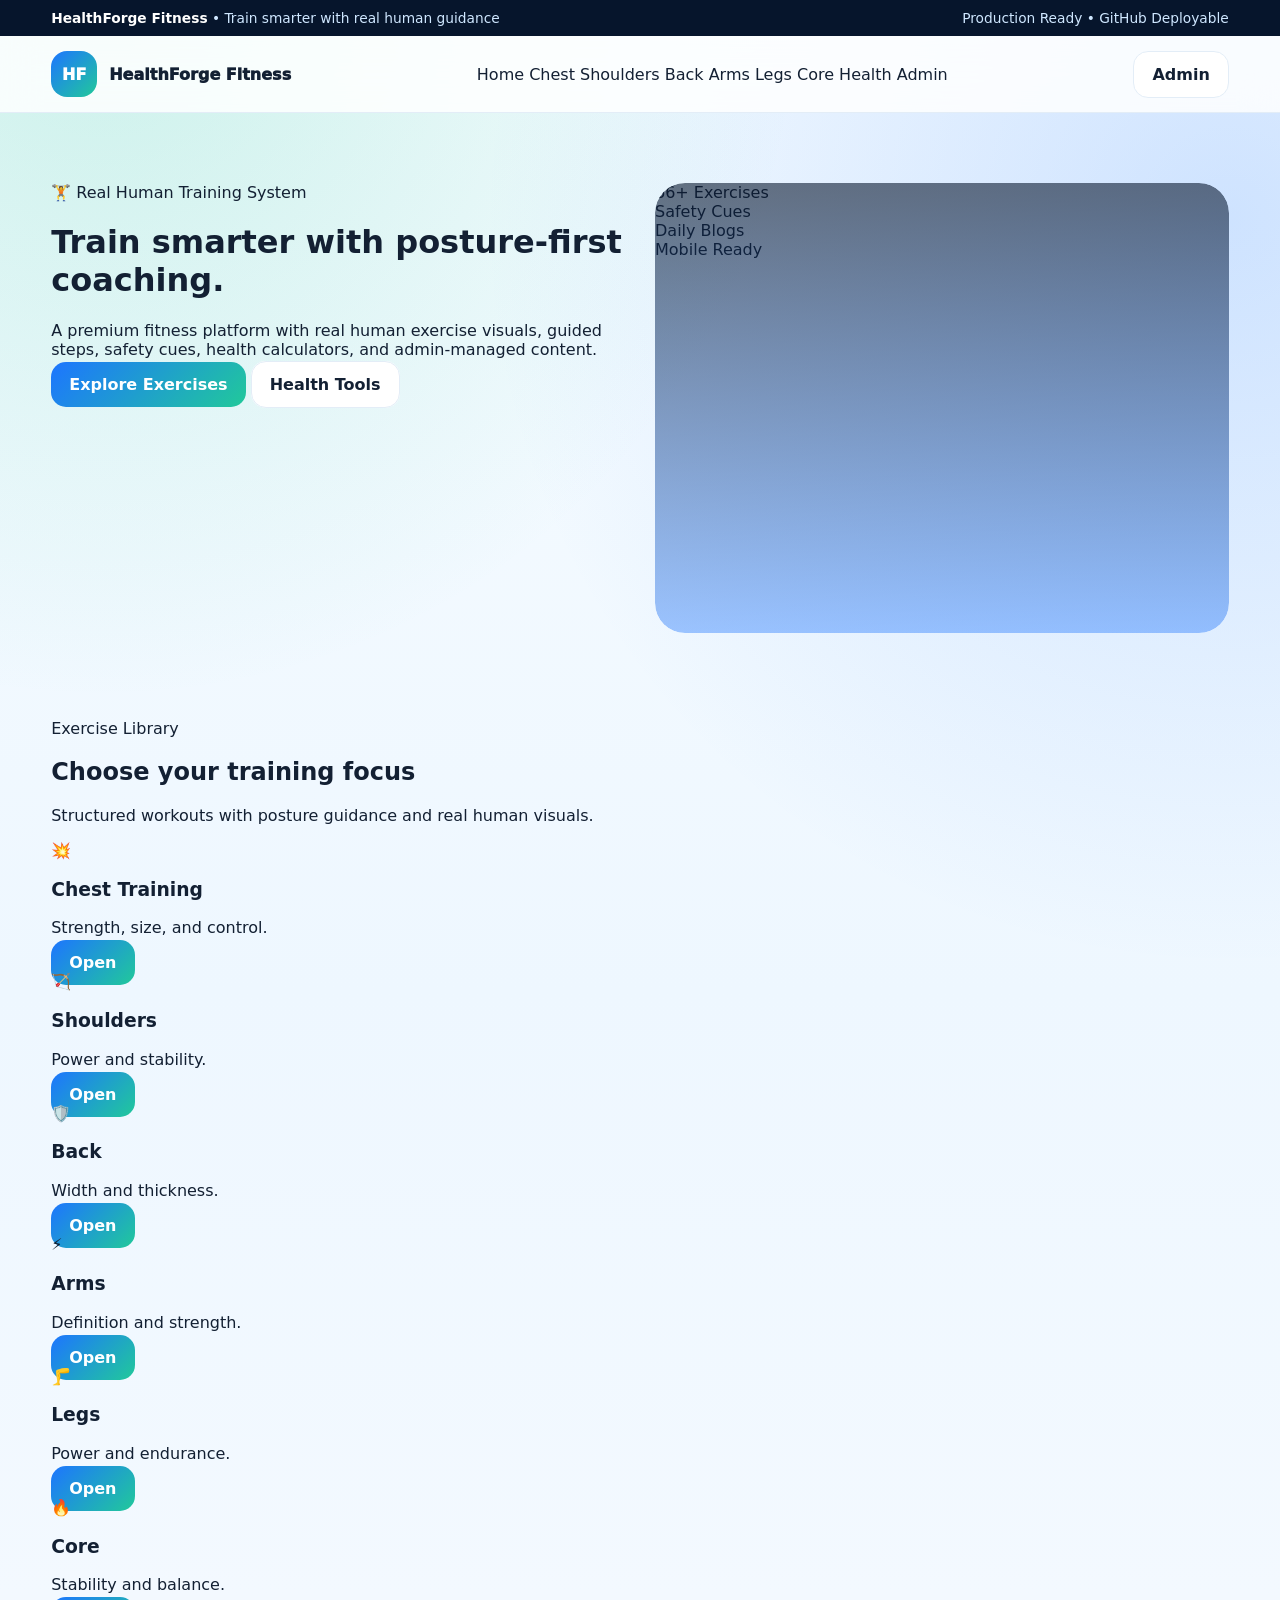
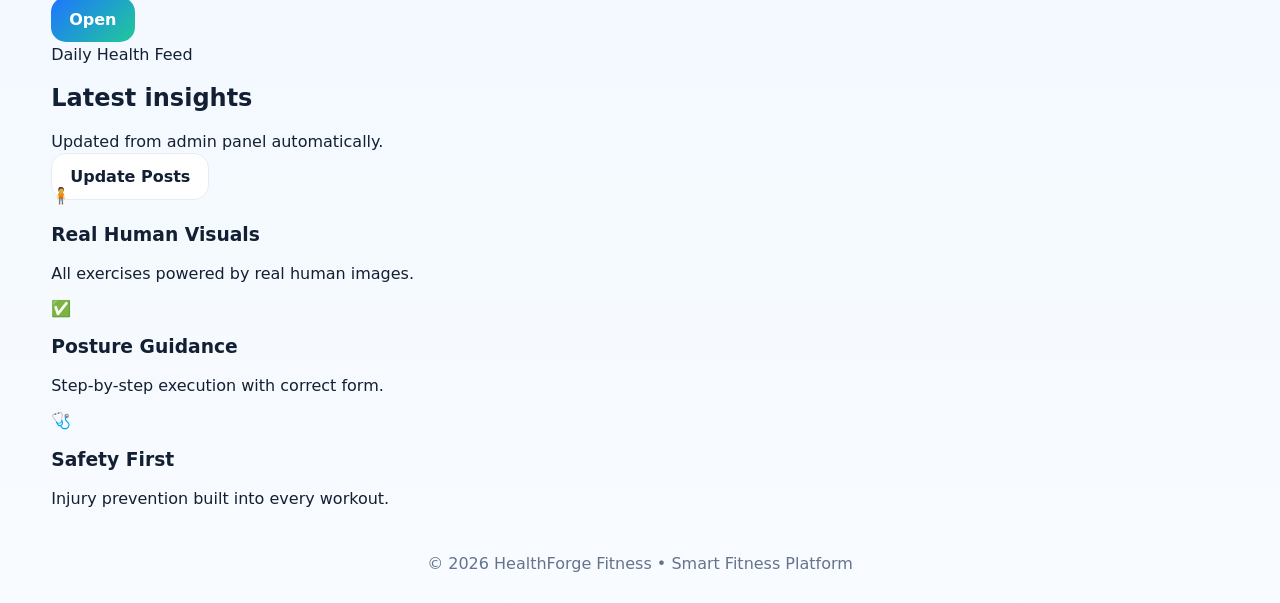
==== commit bb3e8e16: "Restore static hero image and update content Removed JavaScript-controlled hero image and restored s" ====
--- a/index.html
+++ b/index.html
@@ -71,12 +71,12 @@
 <!-- HERO IMAGE -->
 <div class="hero-panel">
 
-<!-- ✅ NOW CONTROLLED BY JS -->
-<div class="hero-photo" id="heroImage"></div>
+<!-- ✅ RESTORED CLEAN STATIC HERO -->
+<div class="hero-photo"></div>
 
 <div class="float f1">66+ Exercises</div>
-<div class="float f2">Real Humans</div>
-<div class="float f3">Safety First</div>
+<div class="float f2">Safety Cues</div>
+<div class="float f3">Daily Blogs</div>
 <div class="float f4">Mobile Ready</div>
 
 </div>
@@ -97,7 +97,6 @@
 
 <div class="page-grid">
 
-<!-- CARD -->
 <article class="feature page-card">
 <div class="page-art" style="--accent:#ff5470">💥</div>
 <div class="body">
@@ -215,18 +214,5 @@
 
 <script src="site.js"></script>
 
-<!-- HERO IMAGE SCRIPT -->
-<script>
-document.addEventListener("DOMContentLoaded", () => {
-    const hero = document.getElementById("heroImage");
-
-    hero.style.background = `
-        linear-gradient(rgba(9,24,47,.6), rgba(29,117,255,.4)),
-        url('https://images.unsplash.com/photo-1599058917765-a780eda07a3e?auto=format&fit=crop&w=1200&q=80')
-        center/cover no-repeat
-    `;
-});
-</script>
-
 </body>
 </html>
